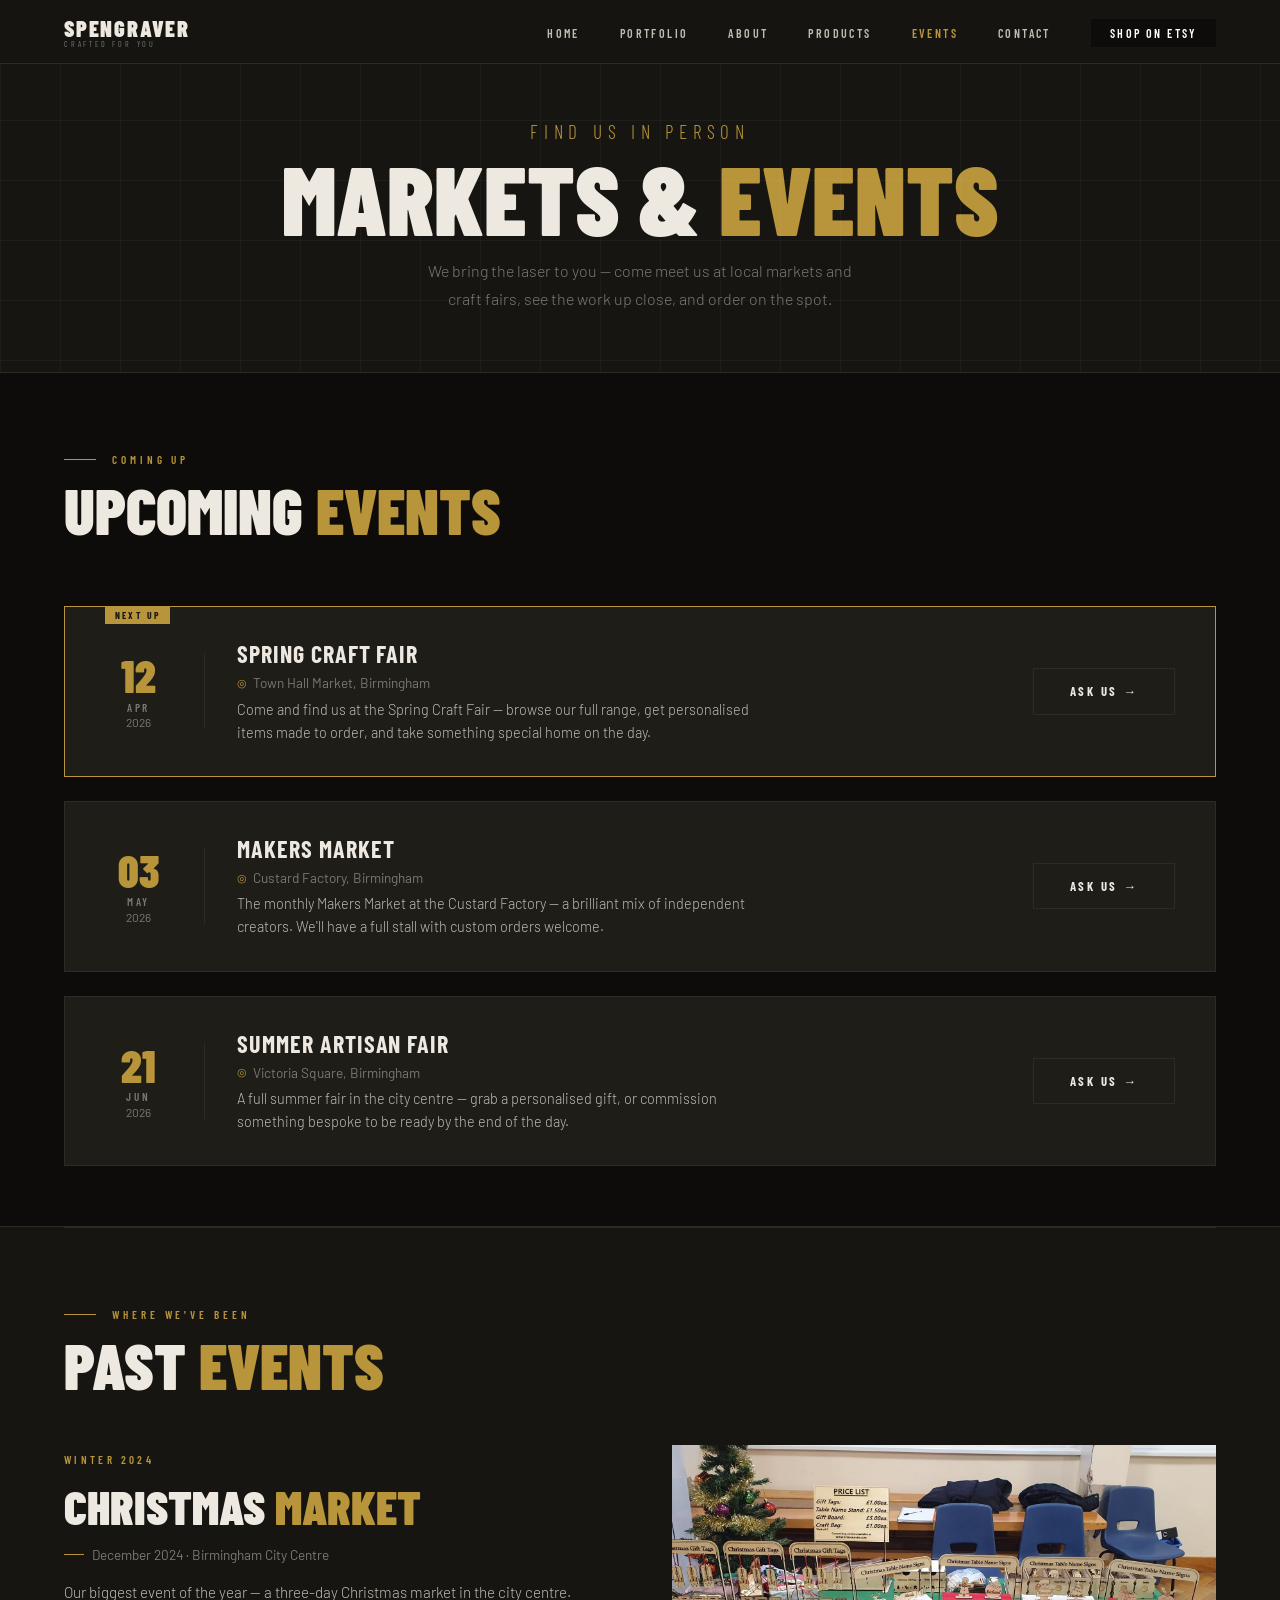
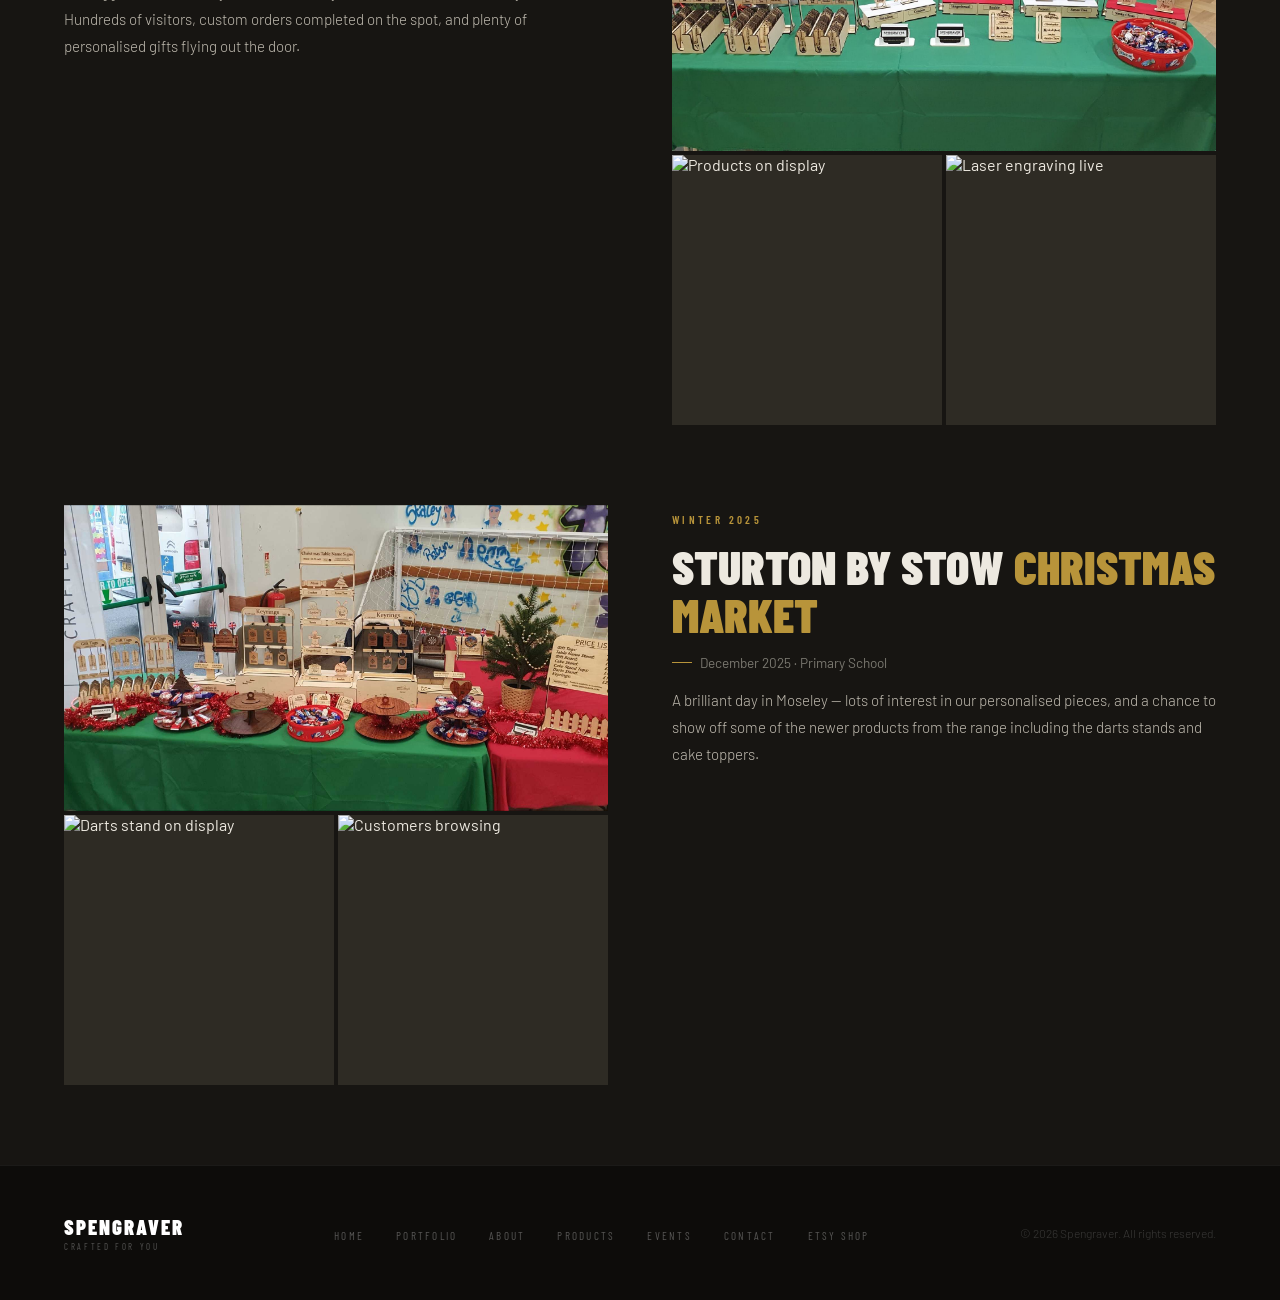
==== events.html @ a4ad1aee "Add events page with styling and functionality; include new images and update navigation" ====
<!DOCTYPE html>
<html lang="en">
<head>
  <meta charset="UTF-8">
  <meta name="viewport" content="width=device-width, initial-scale=1.0">
  <meta name="color-scheme" content="dark">
  <title>Events – SPENGRAVER</title>
  <link rel="preconnect" href="https://fonts.googleapis.com">
  <link rel="preconnect" href="https://fonts.gstatic.com" crossorigin>
  <link href="https://fonts.googleapis.com/css2?family=Barlow+Condensed:wght@300;400;600;700;900&family=Barlow:ital,wght@0,300;0,400;0,500;1,300&display=swap" rel="stylesheet">
  <link rel="stylesheet" href="style.css">
  <link rel="stylesheet" href="events.css">
</head>
<body>

  <!-- ── NAV ── -->
  <nav>
    <a href="index.html" class="nav-logo">SPENGRAVER <span>CRAFTED FOR YOU</span></a>
    <ul class="nav-links">
      <li><a href="index.html">Home</a></li>
      <li><a href="portfolio.html">Portfolio</a></li>
      <li><a href="index.html#about">About</a></li>
      <li><a href="products.html">Products</a></li>
      <li><a href="events.html" class="nav-active">Events</a></li>
      <li><a href="index.html#contact">Contact</a></li>
      <li><a href="https://www.etsy.com/shop/spengraver" target="_blank" class="nav-etsy">Shop on Etsy</a></li>
    </ul>
  </nav>

  <!-- ── HERO ── -->
  <div class="events-hero">
    <p class="hero-tagline">Find Us In Person</p>
    <h1 class="events-hero-title">Markets &amp; <em>Events</em></h1>
    <p class="events-hero-sub">We bring the laser to you — come meet us at local markets and craft fairs, see the work up close, and order on the spot.</p>
  </div>

  <!-- ── UPCOMING EVENTS ── -->
  <section class="upcoming-section">
    <div class="upcoming-header reveal">
      <div>
        <p class="section-label">Coming Up</p>
        <h2 class="section-title">Upcoming <em>Events</em></h2>
      </div>
    </div>

    <div class="upcoming-list">

      <!-- NEXT EVENT -->
      <div class="event-card next-event reveal">
        <span class="next-badge">Next Up</span>
        <div class="event-date-block">
          <div class="event-day">12</div>
          <div class="event-month">Apr</div>
          <div class="event-year">2026</div>
        </div>
        <div class="event-info">
          <div class="event-name">Spring Craft Fair</div>
          <div class="event-location">Town Hall Market, Birmingham</div>
          <p class="event-desc">Come and find us at the Spring Craft Fair — browse our full range, get personalised items made to order, and take something special home on the day.</p>
        </div>
        <div class="event-action">
          <a href="index.html#contact" class="btn-secondary">Ask Us →</a>
        </div>
      </div>

      <!-- FUTURE EVENT 2 -->
      <div class="event-card reveal">
        <div class="event-date-block">
          <div class="event-day">03</div>
          <div class="event-month">May</div>
          <div class="event-year">2026</div>
        </div>
        <div class="event-info">
          <div class="event-name">Makers Market</div>
          <div class="event-location">Custard Factory, Birmingham</div>
          <p class="event-desc">The monthly Makers Market at the Custard Factory — a brilliant mix of independent creators. We'll have a full stall with custom orders welcome.</p>
        </div>
        <div class="event-action">
          <a href="index.html#contact" class="btn-secondary">Ask Us →</a>
        </div>
      </div>

      <!-- FUTURE EVENT 3 -->
      <div class="event-card reveal">
        <div class="event-date-block">
          <div class="event-day">21</div>
          <div class="event-month">Jun</div>
          <div class="event-year">2026</div>
        </div>
        <div class="event-info">
          <div class="event-name">Summer Artisan Fair</div>
          <div class="event-location">Victoria Square, Birmingham</div>
          <p class="event-desc">A full summer fair in the city centre — grab a personalised gift, or commission something bespoke to be ready by the end of the day.</p>
        </div>
        <div class="event-action">
          <a href="index.html#contact" class="btn-secondary">Ask Us →</a>
        </div>
      </div>

    </div>
  </section>

  <div class="events-divider"></div>

  <!-- ── PAST EVENTS ── -->
  <section class="past-section">
    <div class="past-header reveal">
      <p class="section-label">Where We've Been</p>
      <h2 class="section-title">Past <em>Events</em></h2>
    </div>

    <div class="past-events-list">

      <!-- PAST EVENT 1 -->
      <div class="past-event-block">
        <div class="past-event-meta reveal">
          <p class="past-event-label">Winter 2024</p>
          <h3 class="past-event-name">Christmas <em>Market</em></h3>
          <p class="past-event-when">December 2024 · Birmingham City Centre</p>
          <p class="past-event-desc">Our biggest event of the year — a three-day Christmas market in the city centre. Hundreds of visitors, custom orders completed on the spot, and plenty of personalised gifts flying out the door.</p>
        </div>
        <div class="past-event-photos reveal">
          <div class="photo-main">
            <img src="christmas-market-2024-stall.jpg" alt="Christmas Market stall">
          </div>
          <div class="photo-thumb">
            <img src="YOUR-EVENT-IMAGE.jpg" alt="Products on display">
          </div>
          <div class="photo-thumb">
            <img src="YOUR-EVENT-IMAGE.jpg" alt="Laser engraving live">
          </div>
        </div>
      </div>

      <!-- PAST EVENT 2 -->
      <div class="past-event-block">
        <div class="past-event-meta reveal">
          <p class="past-event-label">Winter 2025</p>
          <h3 class="past-event-name">Sturton By Stow <em>Christmas Market</em></h3>
          <p class="past-event-when">December 2025 · Primary School</p>
          <p class="past-event-desc">A brilliant day in Moseley — lots of interest in our personalised pieces, and a chance to show off some of the newer products from the range including the darts stands and cake toppers.</p>
        </div>
        <div class="past-event-photos reveal">
          <div class="photo-main">
            <img src="sturton-by-stow-stall.jpg" alt="Sturton By Stow Christmas Market stall">
          </div>
          <div class="photo-thumb">
            <img src="YOUR-EVENT-IMAGE.jpg" alt="Darts stand on display">
          </div>
          <div class="photo-thumb">
            <img src="YOUR-EVENT-IMAGE.jpg" alt="Customers browsing">
          </div>
        </div>
      </div>

    </div>
  </section>

  <!-- ── FOOTER ── -->
  <footer>
    <div class="footer-logo">SPENGRAVER <span>CRAFTED FOR YOU</span></div>
    <ul class="footer-links">
      <li><a href="index.html">Home</a></li>
      <li><a href="portfolio.html">Portfolio</a></li>
      <li><a href="index.html#about">About</a></li>
      <li><a href="products.html">Products</a></li>
      <li><a href="events.html">Events</a></li>
      <li><a href="index.html#contact">Contact</a></li>
      <li><a href="https://www.etsy.com/shop/spengraver" target="_blank">Etsy Shop</a></li>
    </ul>
    <p class="footer-copy">© 2026 Spengraver. All rights reserved.</p>
  </footer>

  <script>
    const observer = new IntersectionObserver((entries) => {
      entries.forEach((e, i) => {
        if (e.isIntersecting) {
          setTimeout(() => e.target.classList.add('visible'), i * 80);
          observer.unobserve(e.target);
        }
      });
    }, { threshold: 0.1 });
    document.querySelectorAll('.reveal').forEach(el => observer.observe(el));
  </script>

</body>
</html>
---- style.css ----
/* ============================================================
   SPENGRAVER — Main Stylesheet
   ============================================================ */

*, *::before, *::after {
  box-sizing: border-box;
  margin: 0;
  padding: 0;
}

/* ── CSS VARIABLES ── */
:root {
  color-scheme: dark;
  --bg:           #171512;
  --ink:          #ede9e0;
  --ink-mid:      #c0bbb0;
  --ink-soft:     #7a7870;
  --border:       #2e2b24;
  --gold:         #b8943a;
  --gold-light:   #d4aa50;
  --white:        #ffffff;
  --card-bg:      #1f1d18;
  --dark-surface: #0d0c0a;
}

html {
  scroll-behavior: smooth;
}

body {
  font-family: 'Barlow', sans-serif;
  background: var(--bg);
  color: var(--ink);
  overflow-x: hidden;
}

/* ============================================================
   NAV
   ============================================================ */

nav {
  position: fixed;
  top: 0; left: 0; right: 0;
  z-index: 100;
  background: rgba(23, 21, 18, 0.95);
  backdrop-filter: blur(12px);
  border-bottom: 1px solid var(--border);
  display: flex;
  align-items: center;
  justify-content: space-between;
  padding: 0 5%;
  height: 64px;
}

.nav-logo {
  font-family: 'Barlow Condensed', sans-serif;
  font-weight: 900;
  font-size: 1.4rem;
  letter-spacing: 0.08em;
  color: var(--ink);
  text-decoration: none;
}

.nav-logo span {
  display: block;
  font-size: 0.5rem;
  font-weight: 400;
  letter-spacing: 0.35em;
  color: var(--ink-soft);
  margin-top: -2px;
}

.nav-links {
  display: flex;
  gap: 2.5rem;
  list-style: none;
}

.nav-links a {
  font-family: 'Barlow Condensed', sans-serif;
  font-weight: 600;
  font-size: 0.75rem;
  letter-spacing: 0.2em;
  text-transform: uppercase;
  color: var(--ink-mid);
  text-decoration: none;
  transition: color 0.2s;
}

.nav-links a:hover {
  color: var(--gold);
}

.nav-etsy {
  background: var(--dark-surface);
  color: var(--white) !important;
  padding: 0.45rem 1.2rem;
  transition: background 0.2s !important;
}

.nav-etsy:hover {
  background: var(--gold) !important;
}

/* ============================================================
   HERO
   ============================================================ */

.hero {
  min-height: 100vh;
  display: flex;
  flex-direction: column;
  align-items: center;
  justify-content: center;
  text-align: center;
  padding: 100px 5% 80px;
  position: relative;
  overflow: hidden;
}

.hero::before {
  content: '';
  position: absolute;
  inset: 0;
  background-image:
    linear-gradient(rgba(237, 233, 224, 0.04) 1px, transparent 1px),
    linear-gradient(90deg, rgba(237, 233, 224, 0.04) 1px, transparent 1px);
  background-size: 60px 60px;
  pointer-events: none;
}

.hero::after {
  content: '';
  position: absolute;
  top: 0; left: 50%;
  transform: translateX(-50%);
  width: 1px;
  height: 100%;
  background: linear-gradient(to bottom, transparent, var(--gold) 40%, var(--gold-light) 50%, transparent);
  opacity: 0.2;
  pointer-events: none;
}

.hero-logo-wrap {
  margin-bottom: 2.5rem;
  animation: fadeDown 0.9s ease both;
  position: relative;
  z-index: 1;
}

.hero-logo-wrap img {
  width: min(480px, 80vw);
  height: auto;
  display: block;
  filter: drop-shadow(0 4px 28px rgba(0, 0, 0, 0.1));
}

.hero-tagline {
  font-family: 'Barlow Condensed', sans-serif;
  font-weight: 300;
  font-size: clamp(0.9rem, 2vw, 1.2rem);
  letter-spacing: 0.3em;
  text-transform: uppercase;
  color: var(--ink-soft);
  margin-bottom: 0.75rem;
  animation: fadeUp 0.9s 0.2s ease both;
  position: relative;
  z-index: 1;
}

.hero-headline {
  font-family: 'Barlow Condensed', sans-serif;
  font-weight: 900;
  font-size: clamp(3.5rem, 9vw, 7.5rem);
  line-height: 0.88;
  letter-spacing: -0.01em;
  text-transform: uppercase;
  color: var(--ink);
  margin-bottom: 1.25rem;
  animation: fadeUp 0.9s 0.3s ease both;
  position: relative;
  z-index: 1;
}

.hero-headline em {
  font-style: normal;
  color: var(--gold);
}


.hero-sub {
  font-weight: 300;
  font-size: clamp(0.95rem, 1.6vw, 1.1rem);
  color: var(--ink-soft);
  max-width: 460px;
  line-height: 1.75;
  margin-bottom: 2.5rem;
  animation: fadeUp 0.9s 0.4s ease both;
  position: relative;
  z-index: 1;
}

.hero-ctas {
  display: flex;
  gap: 1rem;
  flex-wrap: wrap;
  justify-content: center;
  animation: fadeUp 0.9s 0.5s ease both;
  position: relative;
  z-index: 1;
}

.hero-scroll {
  position: absolute;
  bottom: 2rem;
  left: 50%;
  transform: translateX(-50%);
  display: flex;
  flex-direction: column;
  align-items: center;
  gap: 0.5rem;
  font-family: 'Barlow Condensed', sans-serif;
  font-size: 0.6rem;
  letter-spacing: 0.25em;
  text-transform: uppercase;
  color: var(--ink-soft);
  animation: fadeUp 1s 1s ease both;
}

.hero-scroll::after {
  content: '';
  width: 1px;
  height: 40px;
  background: linear-gradient(to bottom, var(--gold), transparent);
  animation: pulse 2s infinite;
}

/* ============================================================
   BUTTONS
   ============================================================ */

.btn-primary {
  background: var(--dark-surface);
  color: var(--white);
  font-family: 'Barlow Condensed', sans-serif;
  font-weight: 700;
  font-size: 0.8rem;
  letter-spacing: 0.2em;
  text-transform: uppercase;
  padding: 0.9rem 2.2rem;
  border: none;
  cursor: pointer;
  text-decoration: none;
  display: inline-block;
  transition: background 0.2s, transform 0.15s;
}

.btn-primary:hover {
  background: var(--gold);
  transform: translateY(-1px);
}

.btn-secondary {
  background: transparent;
  color: var(--ink);
  font-family: 'Barlow Condensed', sans-serif;
  font-weight: 700;
  font-size: 0.8rem;
  letter-spacing: 0.2em;
  text-transform: uppercase;
  padding: 0.9rem 2.2rem;
  border: 1.5px solid var(--border);
  cursor: pointer;
  text-decoration: none;
  display: inline-block;
  transition: border-color 0.2s, color 0.2s, transform 0.15s;
}

.btn-secondary:hover {
  border-color: var(--gold);
  color: var(--gold);
  transform: translateY(-1px);
}

/* ============================================================
   SECTION COMMONS
   ============================================================ */

section {
  padding: 100px 5%;
}

.section-label {
  font-family: 'Barlow Condensed', sans-serif;
  font-weight: 600;
  font-size: 0.7rem;
  letter-spacing: 0.35em;
  text-transform: uppercase;
  color: var(--gold);
  margin-bottom: 0.75rem;
  display: flex;
  align-items: center;
  gap: 1rem;
}

.section-label::before {
  content: '';
  width: 32px;
  height: 1px;
  background: var(--gold);
}

.section-title {
  font-family: 'Barlow Condensed', sans-serif;
  font-weight: 900;
  font-size: clamp(2.2rem, 5vw, 4rem);
  line-height: 1;
  text-transform: uppercase;
  color: var(--ink);
  margin-bottom: 1rem;
}

.section-title em {
  font-style: normal;
  color: var(--gold);
}

/* ============================================================
   ABOUT
   ============================================================ */

#about {
  background: var(--dark-surface);
  color: var(--white);
  display: grid;
  grid-template-columns: 1fr 1fr;
  gap: 5%;
  align-items: center;
}

#about .section-label { color: var(--gold); }
#about .section-title { color: var(--white); }
#about .section-title em { color: var(--gold); }

.about-text {
  font-size: 1rem;
  line-height: 1.8;
  color: rgba(255, 255, 255, 0.6);
  font-weight: 300;
  margin-bottom: 1.25rem;
}

.about-stats {
  display: grid;
  grid-template-columns: repeat(3, 1fr);
  gap: 1px;
  background: rgba(255, 255, 255, 0.08);
  border: 1px solid rgba(255, 255, 255, 0.08);
  margin-top: 2rem;
}

.stat {
  background: var(--dark-surface);
  padding: 1.5rem 1rem;
  text-align: center;
}

.stat-num {
  font-family: 'Barlow Condensed', sans-serif;
  font-weight: 900;
  font-size: 2.5rem;
  color: var(--gold);
  line-height: 1;
  display: block;
}

.stat-label {
  font-size: 0.65rem;
  letter-spacing: 0.15em;
  text-transform: uppercase;
  color: rgba(255, 255, 255, 0.35);
  margin-top: 0.3rem;
  display: block;
}

.about-visual {
  position: relative;
  height: 420px;
}

.about-visual-inner {
  position: absolute;
  inset: 0;
  border: 1px solid rgba(255, 255, 255, 0.08);
  display: flex;
  align-items: center;
  justify-content: center;
  overflow: hidden;
}

.laser-pattern {
  width: 100%;
  height: 100%;
  position: relative;
  display: flex;
  align-items: center;
  justify-content: center;
}

.laser-lines {
  position: absolute;
  inset: 0;
  background-image: repeating-linear-gradient(
    45deg,
    transparent,
    transparent 20px,
    rgba(184, 148, 58, 0.04) 20px,
    rgba(184, 148, 58, 0.04) 21px
  );
}

.laser-text {
  font-family: 'Barlow Condensed', sans-serif;
  font-weight: 900;
  font-size: 8rem;
  color: transparent;
  -webkit-text-stroke: 1px rgba(184, 148, 58, 0.25);
  text-transform: uppercase;
  letter-spacing: -0.05em;
  user-select: none;
  position: absolute;
}

.laser-circle {
  width: 200px;
  height: 200px;
  border-radius: 50%;
  border: 1px solid rgba(184, 148, 58, 0.15);
  position: absolute;
}

.laser-circle:nth-child(2) { width: 320px; height: 320px; opacity: 0.6; }
.laser-circle:nth-child(3) { width: 420px; height: 420px; opacity: 0.3; }

/* ============================================================
   PRODUCTS
   ============================================================ */

#products {
  background: var(--bg);
}

.products-header {
  display: flex;
  justify-content: space-between;
  align-items: flex-end;
  margin-bottom: 3rem;
  flex-wrap: wrap;
  gap: 1rem;
}

.products-grid {
  display: grid;
  grid-template-columns: repeat(5, 1fr);
  gap: 1.5px;
  background: var(--border);
  border: 1.5px solid var(--border);
}

.product-card {
  background: var(--card-bg);
  padding: 2.5rem 2rem;
  position: relative;
  overflow: hidden;
  cursor: pointer;
  text-decoration: none;
  color: var(--ink);
  display: block;
  transition: transform 0.3s;
}

.product-card:hover {
  transform: translateY(-4px);
  z-index: 1;
  box-shadow: 0 12px 40px rgba(0, 0, 0, 0.1);
}

.product-card::before {
  content: '';
  position: absolute;
  top: 0; left: 0; right: 0;
  height: 2px;
  background: var(--gold);
  transform: scaleX(0);
  transform-origin: left;
  transition: transform 0.3s;
}

.product-card:hover::before {
  transform: scaleX(1);
}

.product-icon {
  width: 48px;
  height: 48px;
  border: 1.5px solid var(--border);
  border-radius: 50%;
  display: flex;
  align-items: center;
  justify-content: center;
  margin-bottom: 1.5rem;
  font-size: 1.3rem;
  transition: border-color 0.3s;
}

.product-card:hover .product-icon {
  border-color: var(--gold);
}

.product-img {
  width: calc(100% + 4rem);
  margin: -2.5rem -2rem 1.5rem;
  height: 300px;
  object-fit: cover;
  display: block;
  transition: transform 0.4s;
}

.product-card:hover .product-img {
  transform: scale(1.03);
}

.product-card.has-img {
  padding-top: 0;
  overflow: hidden;
}

.product-card.has-img::before {
  z-index: 1;
}

.product-badge {
  position: absolute;
  top: 1rem;
  right: 1rem;
  z-index: 2;
  background: var(--gold);
  color: var(--ink);
  font-family: 'Barlow Condensed', sans-serif;
  font-weight: 900;
  font-size: 0.85rem;
  letter-spacing: 0.2em;
  text-transform: uppercase;
  padding: 0.45rem 1rem;
  pointer-events: none;
}

.product-price {
  font-family: 'Barlow Condensed', sans-serif;
  font-weight: 700;
  font-size: 1.1rem;
  color: var(--gold);
  margin-bottom: 0.4rem;
  letter-spacing: 0.05em;
}

.product-materials {
  font-size: 0.75rem;
  color: var(--ink-soft);
  letter-spacing: 0.1em;
  text-transform: uppercase;
  font-family: 'Barlow Condensed', sans-serif;
  margin-bottom: 0.75rem;
}

.product-name {
  font-family: 'Barlow Condensed', sans-serif;
  font-weight: 700;
  font-size: 1.15rem;
  letter-spacing: 0.05em;
  text-transform: uppercase;
  margin-bottom: 0.6rem;
}

.product-desc {
  font-size: 0.88rem;
  color: var(--ink-soft);
  line-height: 1.65;
  font-weight: 300;
  margin-bottom: 1.5rem;
}

.product-link {
  font-family: 'Barlow Condensed', sans-serif;
  font-weight: 600;
  font-size: 0.7rem;
  letter-spacing: 0.2em;
  text-transform: uppercase;
  color: var(--gold);
  display: flex;
  align-items: center;
  gap: 0.4rem;
}

.product-link::after {
  content: '→';
  transition: transform 0.2s;
}

.product-card:hover .product-link::after {
  transform: translateX(4px);
}

/* ============================================================
   PRODUCTS SEE MORE STRIP
   ============================================================ */

.products-seemore {
  display: flex;
  align-items: center;
  justify-content: space-between;
  background: var(--dark-surface);
  color: var(--white);
  padding: 2rem 2.5rem;
  margin-top: 1.5px;
  text-decoration: none;
  gap: 1rem;
  transition: background 0.2s;
}

.products-seemore:hover {
  background: #1a1810;
}

.products-seemore:hover .products-seemore-arrow {
  transform: translateX(8px);
}

.products-seemore-eyebrow {
  font-family: 'Barlow Condensed', sans-serif;
  font-size: 0.65rem;
  letter-spacing: 0.3em;
  text-transform: uppercase;
  color: var(--gold);
  margin-bottom: 0.2rem;
}

.products-seemore-title {
  font-family: 'Barlow Condensed', sans-serif;
  font-weight: 900;
  font-size: 1.5rem;
  letter-spacing: 0.05em;
  text-transform: uppercase;
}

.products-seemore-right {
  display: flex;
  align-items: center;
  gap: 1.5rem;
  flex-shrink: 0;
}

.products-seemore-count {
  font-size: 0.78rem;
  color: rgba(255, 255, 255, 0.35);
  font-weight: 300;
  letter-spacing: 0.05em;
}

.products-seemore-arrow {
  font-size: 1.8rem;
  color: var(--gold);
  line-height: 1;
  transition: transform 0.2s;
}

/* ============================================================
   PAGE HERO (products.html)
   ============================================================ */

.page-hero {
  padding: 160px 5% 80px;
  text-align: center;
  background: var(--bg);
  border-bottom: 1px solid var(--border);
}

.page-hero .section-label {
  justify-content: center;
}

.page-hero .section-label::before {
  display: none;
}

.page-hero .section-title {
  font-size: clamp(3rem, 7vw, 6rem);
  margin-bottom: 1.25rem;
}

.page-hero-sub {
  font-size: 1rem;
  color: var(--ink-soft);
  max-width: 500px;
  margin: 0 auto 2rem;
  line-height: 1.8;
  font-weight: 300;
}

/* ============================================================
   PROCESS
   ============================================================ */

#process {
  background: #1a1814;
  text-align: center;
}

.process-header {
  margin-bottom: 4rem;
}

.process-header .section-label {
  justify-content: center;
}

.process-header .section-label::before {
  display: none;
}

.process-steps {
  display: grid;
  grid-template-columns: repeat(4, 1fr);
  gap: 0;
  position: relative;
}

.process-steps::before {
  content: '';
  position: absolute;
  top: 30px;
  left: 12.5%; right: 12.5%;
  height: 1px;
  background: linear-gradient(to right, transparent, var(--gold) 20%, var(--gold) 80%, transparent);
  opacity: 0.35;
}

.step {
  padding: 0 1.5rem;
}

.step-num {
  width: 60px;
  height: 60px;
  border-radius: 50%;
  background: var(--dark-surface);
  color: var(--white);
  font-family: 'Barlow Condensed', sans-serif;
  font-weight: 900;
  font-size: 1.4rem;
  display: flex;
  align-items: center;
  justify-content: center;
  margin: 0 auto 1.5rem;
  position: relative;
  z-index: 1;
  border: 3px solid #1a1814;
  transition: background 0.3s;
}

.step:hover .step-num {
  background: var(--gold);
}

.step-title {
  font-family: 'Barlow Condensed', sans-serif;
  font-weight: 700;
  font-size: 1rem;
  letter-spacing: 0.1em;
  text-transform: uppercase;
  margin-bottom: 0.5rem;
}

.step-desc {
  font-size: 0.85rem;
  color: var(--ink-soft);
  line-height: 1.65;
  font-weight: 300;
}

/* ============================================================
   ETSY BANNER
   ============================================================ */

.etsy-banner {
  background: var(--gold);
  padding: 3rem 5%;
  display: flex;
  align-items: center;
  justify-content: space-between;
  gap: 2rem;
  flex-wrap: wrap;
}

.etsy-banner-text {
  font-family: 'Barlow Condensed', sans-serif;
  font-weight: 900;
  font-size: clamp(1.5rem, 3vw, 2.5rem);
  text-transform: uppercase;
  color: #0e0d0b;
  letter-spacing: 0.02em;
}

.etsy-banner-text span {
  font-weight: 300;
  font-size: 0.85em;
  letter-spacing: 0.1em;
  display: block;
  color: rgba(14, 13, 11, 0.55);
  margin-bottom: 0.2rem;
}

.btn-etsy {
  background: var(--dark-surface);
  color: var(--white);
  font-family: 'Barlow Condensed', sans-serif;
  font-weight: 700;
  font-size: 0.8rem;
  letter-spacing: 0.2em;
  text-transform: uppercase;
  padding: 1rem 2.5rem;
  border: none;
  cursor: pointer;
  text-decoration: none;
  display: inline-flex;
  align-items: center;
  gap: 0.75rem;
  white-space: nowrap;
  transition: background 0.2s;
}

.btn-etsy:hover {
  background: #1a1408;
}

/* ============================================================
   CONTACT
   ============================================================ */

#contact {
  background: var(--dark-surface);
  color: var(--white);
  display: grid;
  grid-template-columns: 1fr 1fr;
  gap: 5%;
  align-items: start;
}

#contact .section-label { color: var(--gold); }
#contact .section-title { color: var(--white); }
#contact .section-title em { color: var(--gold); }

.contact-intro {
  font-size: 1rem;
  color: rgba(255, 255, 255, 0.55);
  line-height: 1.8;
  font-weight: 300;
  margin-bottom: 2rem;
}

.contact-options {
  display: flex;
  flex-direction: column;
  gap: 1rem;
}

.contact-option {
  display: flex;
  align-items: center;
  gap: 1rem;
  padding: 1rem 1.2rem;
  border: 1px solid rgba(255, 255, 255, 0.1);
  text-decoration: none;
  color: var(--white);
  transition: border-color 0.2s, background 0.2s;
}

.contact-option:hover {
  border-color: var(--gold);
  background: rgba(184, 148, 58, 0.05);
}

.contact-option-icon {
  font-size: 1.3rem;
  width: 36px;
  text-align: center;
  flex-shrink: 0;
}

.contact-option-text strong {
  display: block;
  font-family: 'Barlow Condensed', sans-serif;
  font-weight: 700;
  font-size: 0.8rem;
  letter-spacing: 0.15em;
  text-transform: uppercase;
  margin-bottom: 0.15rem;
}

.contact-option-text span {
  font-size: 0.8rem;
  color: rgba(255, 255, 255, 0.4);
  font-weight: 300;
}

.contact-form {
  display: flex;
  flex-direction: column;
  gap: 1rem;
}

.form-row {
  display: grid;
  grid-template-columns: 1fr 1fr;
  gap: 1rem;
}

.form-group {
  display: flex;
  flex-direction: column;
  gap: 0.4rem;
}

.form-group label {
  font-family: 'Barlow Condensed', sans-serif;
  font-weight: 600;
  font-size: 0.65rem;
  letter-spacing: 0.25em;
  text-transform: uppercase;
  color: rgba(255, 255, 255, 0.4);
}

.form-group input,
.form-group textarea,
.form-group select {
  background: rgba(255, 255, 255, 0.04);
  border: 1px solid rgba(255, 255, 255, 0.12);
  color: var(--white);
  font-family: 'Barlow', sans-serif;
  font-size: 0.9rem;
  font-weight: 300;
  padding: 0.75rem 1rem;
  outline: none;
  transition: border-color 0.2s;
  resize: none;
  -webkit-appearance: none;
  border-radius: 0;
}

.form-group input::placeholder,
.form-group textarea::placeholder {
  color: rgba(255, 255, 255, 0.2);
}

.form-group input:focus,
.form-group textarea:focus,
.form-group select:focus {
  border-color: var(--gold);
}

.form-group select option {
  background: #1a1810;
}

.form-group textarea {
  height: 110px;
}

.form-note {
  font-size: 0.75rem;
  color: rgba(255, 255, 255, 0.22);
  font-weight: 300;
}

.form-submit {
  background: var(--gold);
  color: var(--ink);
  font-family: 'Barlow Condensed', sans-serif;
  font-weight: 700;
  font-size: 0.8rem;
  letter-spacing: 0.2em;
  text-transform: uppercase;
  padding: 1rem 2rem;
  border: none;
  cursor: pointer;
  transition: background 0.2s, transform 0.15s;
  align-self: flex-start;
}

.form-submit:hover {
  background: var(--gold-light);
  transform: translateY(-1px);
}

.form-success {
  display: none;
  background: rgba(184, 148, 58, 0.1);
  border: 1px solid var(--gold);
  color: var(--gold);
  padding: 1rem;
  font-family: 'Barlow Condensed', sans-serif;
  font-weight: 600;
  font-size: 0.85rem;
  letter-spacing: 0.1em;
  text-transform: uppercase;
}

/* ============================================================
   FOOTER
   ============================================================ */

footer {
  background: var(--dark-surface);
  border-top: 1px solid rgba(255, 255, 255, 0.06);
  padding: 3rem 5%;
  display: flex;
  align-items: center;
  justify-content: space-between;
  flex-wrap: wrap;
  gap: 1.5rem;
}

.footer-logo {
  font-family: 'Barlow Condensed', sans-serif;
  font-weight: 900;
  font-size: 1.3rem;
  letter-spacing: 0.1em;
  color: var(--white);
}

.footer-logo span {
  display: block;
  font-size: 0.55rem;
  font-weight: 400;
  letter-spacing: 0.3em;
  color: rgba(255, 255, 255, 0.3);
  margin-top: 2px;
}

.footer-links {
  display: flex;
  gap: 2rem;
  list-style: none;
  flex-wrap: wrap;
}

.footer-links a {
  font-family: 'Barlow Condensed', sans-serif;
  font-size: 0.7rem;
  letter-spacing: 0.2em;
  text-transform: uppercase;
  color: rgba(255, 255, 255, 0.3);
  text-decoration: none;
  transition: color 0.2s;
}

.footer-links a:hover {
  color: var(--gold);
}

.footer-copy {
  font-size: 0.75rem;
  color: rgba(255, 255, 255, 0.18);
  font-weight: 300;
}

/* ============================================================
   REVIEWS
   ============================================================ */

#reviews {
  background: var(--bg);
}
 
.reviews-header {
  display: flex;
  justify-content: space-between;
  align-items: flex-end;
  margin-bottom: 3rem;
  flex-wrap: wrap;
  gap: 1rem;
}
 
.reviews-overall {
  display: flex;
  align-items: center;
  gap: 1rem;
}
 
.reviews-overall-score {
  font-family: 'Barlow Condensed', sans-serif;
  font-weight: 900;
  font-size: 3.5rem;
  line-height: 1;
  color: var(--ink);
}
 
.reviews-overall-detail {
  display: flex;
  flex-direction: column;
  gap: 0.25rem;
}
 
.reviews-stars-large {
  color: var(--gold);
  font-size: 1.1rem;
  letter-spacing: 0.05em;
}
 
.reviews-overall-label {
  font-family: 'Barlow Condensed', sans-serif;
  font-size: 0.7rem;
  letter-spacing: 0.2em;
  text-transform: uppercase;
  color: var(--ink-soft);
}
 
.reviews-grid {
  display: grid;
  grid-template-columns: repeat(2, 1fr);
  gap: 1.5px;
  background: var(--border);
  border: 1.5px solid var(--border);
}
 
.review-card {
  background: var(--card-bg);
  padding: 2rem 2rem 1.75rem;
  display: flex;
  flex-direction: column;
  gap: 1rem;
  position: relative;
  transition: transform 0.3s;
}
 
.review-card:hover {
  transform: translateY(-3px);
  z-index: 1;
  box-shadow: 0 12px 40px rgba(0,0,0,0.07);
}
 
.review-card::before {
  content: '\201C';
  position: absolute;
  top: 1.25rem;
  right: 1.75rem;
  font-family: 'Barlow Condensed', sans-serif;
  font-size: 5rem;
  line-height: 1;
  color: var(--gold);
  opacity: 0.12;
  font-weight: 900;
  pointer-events: none;
}
 
.review-stars {
  color: var(--gold);
  font-size: 0.85rem;
  letter-spacing: 0.1em;
}
 
.review-text {
  font-size: 0.92rem;
  line-height: 1.75;
  color: var(--ink-mid);
  font-weight: 300;
  font-style: italic;
  flex: 1;
}
 
.review-footer {
  display: flex;
  justify-content: space-between;
  align-items: flex-end;
  border-top: 1px solid var(--border);
  padding-top: 1rem;
  margin-top: auto;
  gap: 0.5rem;
  flex-wrap: wrap;
}
 
.review-author {
  font-family: 'Barlow Condensed', sans-serif;
  font-weight: 700;
  font-size: 0.85rem;
  letter-spacing: 0.1em;
  text-transform: uppercase;
  color: var(--ink);
}
 
.review-meta {
  display: flex;
  flex-direction: column;
  align-items: flex-end;
  gap: 0.2rem;
}
 
.review-date {
  font-size: 0.72rem;
  color: var(--ink-soft);
  font-weight: 300;
  letter-spacing: 0.05em;
}
 
.review-product {
  font-size: 0.7rem;
  color: var(--gold);
  font-family: 'Barlow Condensed', sans-serif;
  font-weight: 600;
  letter-spacing: 0.08em;
  text-transform: uppercase;
  text-align: right;
}
 
.reviews-etsy-link {
  display: flex;
  justify-content: center;
  margin-top: 2.5rem;
}
 
@media (max-width: 700px) {
  .reviews-grid {
    grid-template-columns: 1fr;
  }
 
  .reviews-header {
    flex-direction: column;
    align-items: flex-start;
  }
}
 




/* ============================================================
   ANIMATIONS
   ============================================================ */

@keyframes fadeDown {
  from { opacity: 0; transform: translateY(-20px); }
  to   { opacity: 1; transform: none; }
}

@keyframes fadeUp {
  from { opacity: 0; transform: translateY(20px); }
  to   { opacity: 1; transform: none; }
}

@keyframes pulse {
  0%, 100% { opacity: 0.4; }
  50%       { opacity: 1; }
}


.reveal {
  opacity: 0;
  transform: translateY(24px);
  transition: opacity 0.7s ease, transform 0.7s ease;
}

.reveal.visible {
  opacity: 1;
  transform: none;
}

/* ============================================================
   RESPONSIVE
   ============================================================ */

@media (max-width: 900px) {
  #about, #contact {
    grid-template-columns: 1fr;
  }

  .about-visual {
    display: none;
  }

  .process-steps {
    grid-template-columns: 1fr 1fr;
    gap: 2.5rem;
  }

  .process-steps::before {
    display: none;
  }

  .products-grid {
    grid-template-columns: 1fr 1fr;
  }

  .form-row {
    grid-template-columns: 1fr;
  }
}

@media (max-width: 600px) {
  .nav-links {
    display: none;
  }

  .products-grid {
    grid-template-columns: 1fr 1fr;
  }

  .process-steps {
    grid-template-columns: 1fr;
  }

  .product-card {
    padding: 1.25rem 1rem;
  }

  .products-seemore {
    padding: 1.25rem 1.25rem;
  }

  .products-seemore-count {
    display: none;
  }

  .products-seemore-right {
    flex-shrink: 1;
  }


}

/* Safari: force GPU compositing on product images to prevent clipping bugs */
@supports (-webkit-touch-callout: none) {
  .product-img {
    transform: translateZ(0);
  }
}
---- events.css ----
/* ============================================================
   EVENTS PAGE
   ============================================================ */

.nav-active {
  color: var(--gold) !important;
}

/* ── HERO ── */
.events-hero {
  min-height: 40vh;
  display: flex;
  flex-direction: column;
  align-items: center;
  justify-content: center;
  text-align: center;
  padding: 120px 5% 60px;
  background: var(--bg);
  position: relative;
  overflow: hidden;
}

.events-hero::before {
  content: '';
  position: absolute;
  inset: 0;
  background-image:
    linear-gradient(rgba(237, 233, 224, 0.04) 1px, transparent 1px),
    linear-gradient(90deg, rgba(237, 233, 224, 0.04) 1px, transparent 1px);
  background-size: 60px 60px;
  pointer-events: none;
}

.events-hero .hero-tagline {
  color: var(--gold);
  animation: none;
}

.events-hero-title {
  font-family: 'Barlow Condensed', sans-serif;
  font-weight: 900;
  font-size: clamp(3rem, 8vw, 6rem);
  line-height: 0.9;
  text-transform: uppercase;
  color: var(--ink);
  margin-bottom: 1rem;
}

.events-hero-title em {
  font-style: normal;
  color: var(--gold);
}

.events-hero-sub {
  font-size: 1rem;
  color: var(--ink-soft);
  font-weight: 300;
  max-width: 460px;
  line-height: 1.7;
}

/* ── UPCOMING EVENTS ── */
.upcoming-section {
  padding: 80px 5% 60px;
  background: var(--dark-surface);
  border-top: 1px solid var(--border);
  border-bottom: 1px solid var(--border);
}

.upcoming-header {
  display: flex;
  align-items: flex-end;
  justify-content: space-between;
  margin-bottom: 3rem;
  gap: 1rem;
  flex-wrap: wrap;
}

.upcoming-list {
  display: flex;
  flex-direction: column;
  gap: 1.5rem;
}

.event-card {
  display: grid;
  grid-template-columns: 100px 1fr auto;
  align-items: center;
  gap: 2rem;
  background: var(--card-bg);
  border: 1px solid var(--border);
  padding: 2rem 2.5rem;
  transition: border-color 0.25s, transform 0.25s;
}

.event-card:hover {
  border-color: var(--gold);
  transform: translateX(4px);
}

.event-card.next-event {
  border-color: var(--gold);
  position: relative;
}

.next-badge {
  position: absolute;
  top: -1px;
  left: 2.5rem;
  background: var(--gold);
  color: var(--bg);
  font-family: 'Barlow Condensed', sans-serif;
  font-weight: 700;
  font-size: 0.6rem;
  letter-spacing: 0.25em;
  text-transform: uppercase;
  padding: 0.2rem 0.6rem;
}

.event-date-block {
  text-align: center;
  border-right: 1px solid var(--border);
  padding-right: 2rem;
}

.event-day {
  font-family: 'Barlow Condensed', sans-serif;
  font-weight: 900;
  font-size: 2.8rem;
  line-height: 1;
  color: var(--gold);
}

.event-month {
  font-family: 'Barlow Condensed', sans-serif;
  font-weight: 600;
  font-size: 0.7rem;
  letter-spacing: 0.25em;
  text-transform: uppercase;
  color: var(--ink-soft);
  margin-top: 0.15rem;
}

.event-year {
  font-size: 0.75rem;
  color: var(--ink-soft);
  margin-top: 0.1rem;
}

.event-info {
  display: flex;
  flex-direction: column;
  gap: 0.4rem;
}

.event-name {
  font-family: 'Barlow Condensed', sans-serif;
  font-weight: 700;
  font-size: 1.5rem;
  letter-spacing: 0.04em;
  text-transform: uppercase;
  color: var(--ink);
}

.event-location {
  font-size: 0.85rem;
  color: var(--ink-soft);
  display: flex;
  align-items: center;
  gap: 0.4rem;
}

.event-location::before {
  content: '◎';
  color: var(--gold);
  font-size: 0.7rem;
}

.event-desc {
  font-size: 0.9rem;
  color: var(--ink-mid);
  font-weight: 300;
  line-height: 1.6;
  max-width: 520px;
}

.event-action {
  flex-shrink: 0;
}

/* ── PAST EVENTS ── */
.past-section {
  padding: 80px 5%;
  background: var(--bg);
}

.past-header {
  margin-bottom: 3rem;
}

.past-events-list {
  display: flex;
  flex-direction: column;
  gap: 5rem;
}

.past-event-block {
  display: grid;
  grid-template-columns: 1fr 1fr;
  gap: 4rem;
  align-items: start;
}

.past-event-block:nth-child(even) .past-event-meta {
  order: 2;
}

.past-event-block:nth-child(even) .past-event-photos {
  order: 1;
}

.past-event-meta {
  display: flex;
  flex-direction: column;
  gap: 1rem;
  padding-top: 0.5rem;
}

.past-event-label {
  font-family: 'Barlow Condensed', sans-serif;
  font-weight: 600;
  font-size: 0.7rem;
  letter-spacing: 0.3em;
  text-transform: uppercase;
  color: var(--gold);
}

.past-event-name {
  font-family: 'Barlow Condensed', sans-serif;
  font-weight: 900;
  font-size: clamp(2rem, 4vw, 3rem);
  line-height: 1;
  text-transform: uppercase;
  color: var(--ink);
}

.past-event-name em {
  font-style: normal;
  color: var(--gold);
}

.past-event-when {
  font-size: 0.85rem;
  color: var(--ink-soft);
  display: flex;
  align-items: center;
  gap: 0.5rem;
}

.past-event-when::before {
  content: '';
  display: inline-block;
  width: 20px;
  height: 1px;
  background: var(--gold);
}

.past-event-desc {
  font-size: 0.95rem;
  color: var(--ink-mid);
  font-weight: 300;
  line-height: 1.75;
}

.past-event-photos {
  display: grid;
  grid-template-columns: 1fr 1fr;
  gap: 4px;
}

.past-event-photos .photo-main {
  grid-column: 1 / -1;
  aspect-ratio: 16 / 9;
  overflow: hidden;
  background: var(--border);
}

.past-event-photos .photo-thumb {
  aspect-ratio: 1 / 1;
  overflow: hidden;
  background: var(--border);
}

.past-event-photos img {
  width: 100%;
  height: 100%;
  object-fit: cover;
  display: block;
  transition: transform 0.4s ease;
}

.past-event-photos .photo-main:hover img,
.past-event-photos .photo-thumb:hover img {
  transform: scale(1.06);
}

/* ── DIVIDER ── */
.events-divider {
  height: 1px;
  background: var(--border);
  margin: 0 5%;
}

/* ── RESPONSIVE ── */
@media (max-width: 900px) {
  .event-card {
    grid-template-columns: 80px 1fr;
    padding: 1.5rem;
    gap: 1.5rem;
  }

  .event-action {
    grid-column: 2;
  }

  .past-event-block {
    grid-template-columns: 1fr;
    gap: 2rem;
  }

  .past-event-block:nth-child(even) .past-event-meta,
  .past-event-block:nth-child(even) .past-event-photos {
    order: unset;
  }
}

@media (max-width: 600px) {
  .events-hero {
    padding: 100px 6% 50px;
  }

  .event-card {
    grid-template-columns: 1fr;
    gap: 1rem;
  }

  .event-date-block {
    border-right: none;
    border-bottom: 1px solid var(--border);
    padding-right: 0;
    padding-bottom: 1rem;
    text-align: left;
    display: flex;
    align-items: baseline;
    gap: 0.75rem;
  }

  .event-day {
    font-size: 2rem;
  }

  .upcoming-header {
    flex-direction: column;
    align-items: flex-start;
  }
}
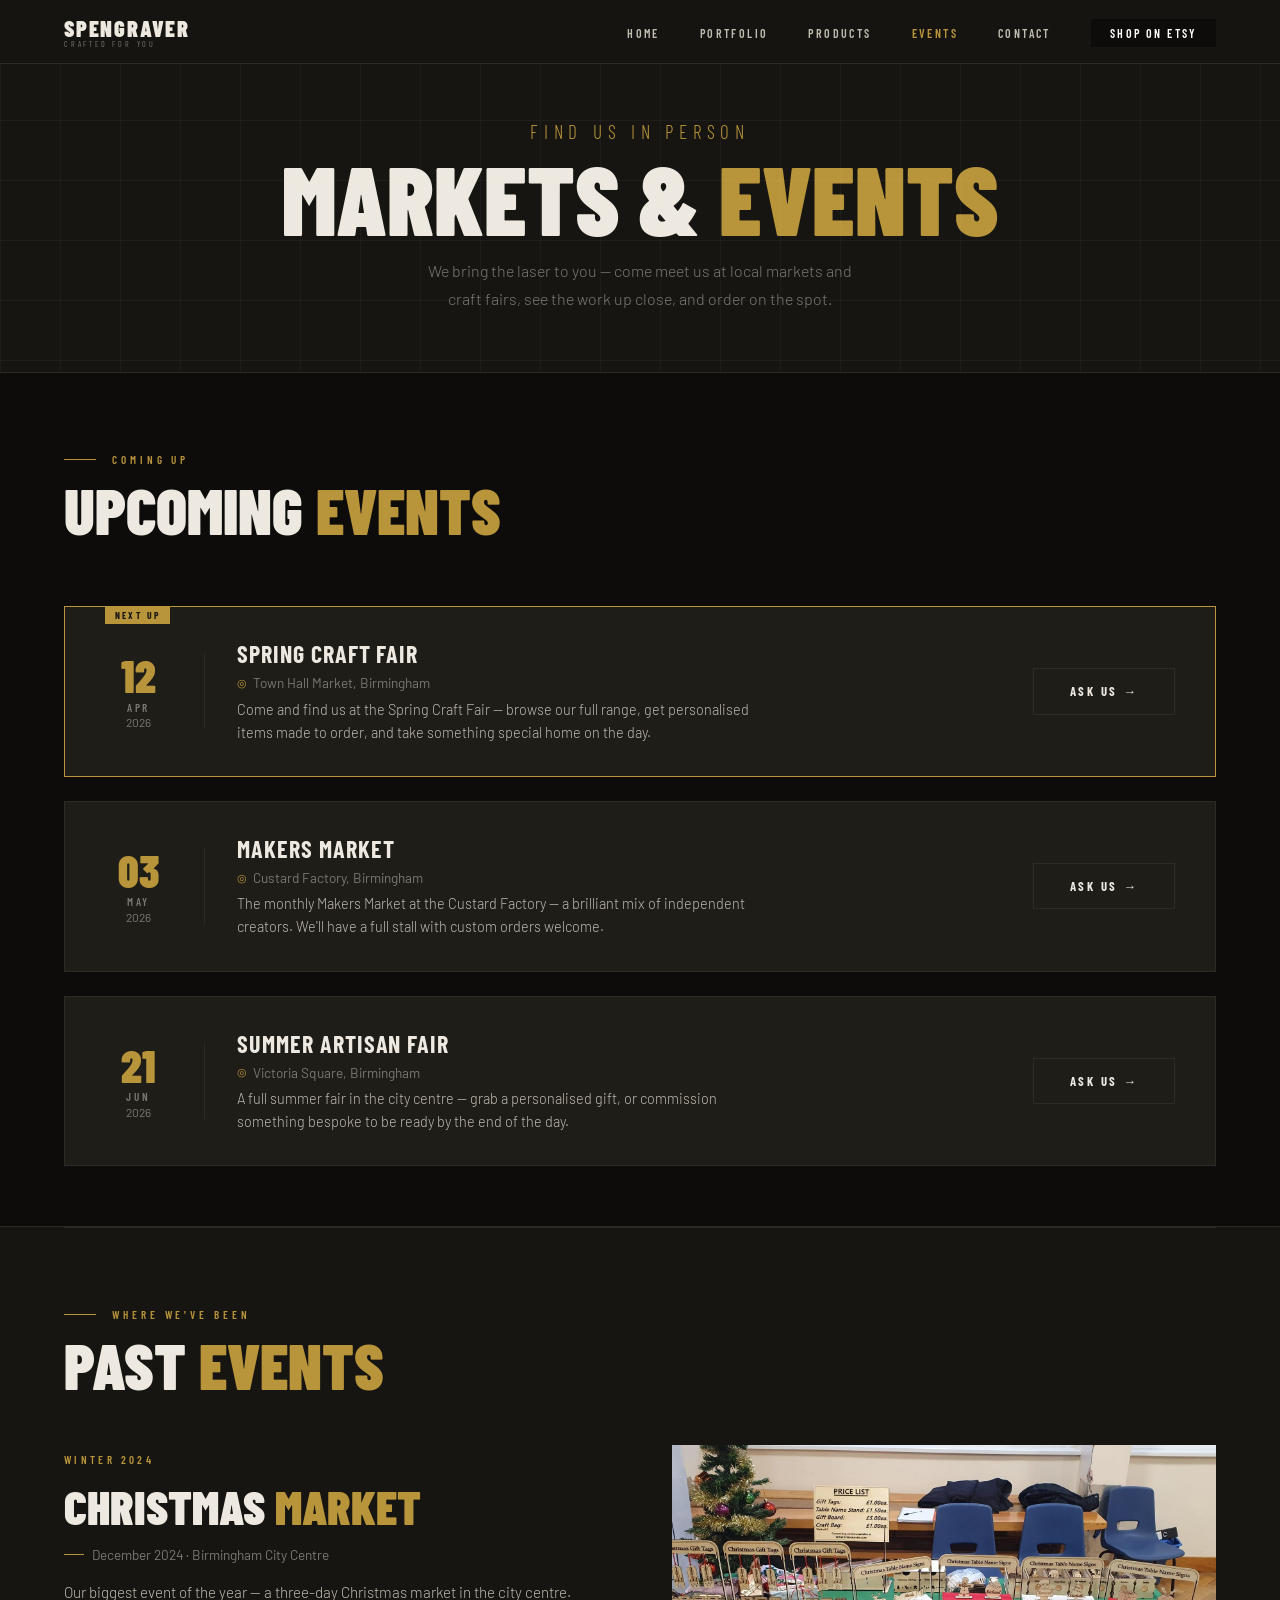
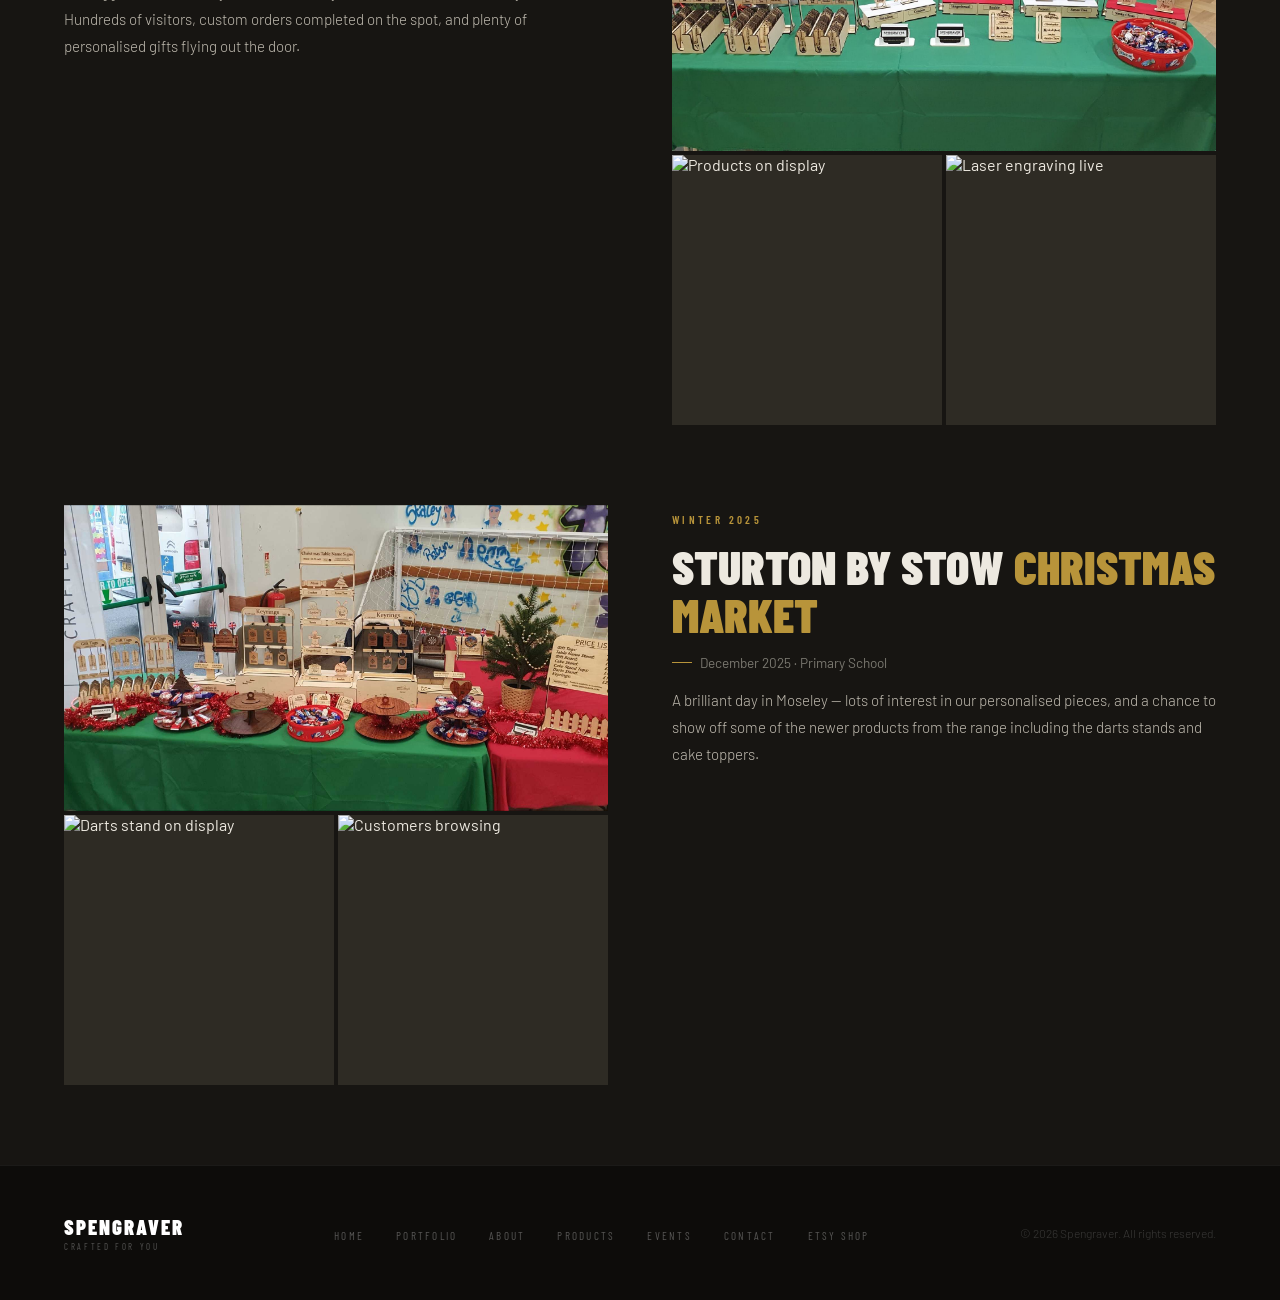
==== commit db75da3b: "Implement responsive navigation with hamburger menu and mobile dropdown" ====
--- a/events.html
+++ b/events.html
@@ -19,13 +19,23 @@
     <ul class="nav-links">
       <li><a href="index.html">Home</a></li>
       <li><a href="portfolio.html">Portfolio</a></li>
-      <li><a href="index.html#about">About</a></li>
       <li><a href="products.html">Products</a></li>
       <li><a href="events.html" class="nav-active">Events</a></li>
       <li><a href="index.html#contact">Contact</a></li>
       <li><a href="https://www.etsy.com/shop/spengraver" target="_blank" class="nav-etsy">Shop on Etsy</a></li>
     </ul>
+    <button class="nav-hamburger" aria-label="Toggle menu" aria-expanded="false">
+      <span></span><span></span><span></span>
+    </button>
   </nav>
+  <div class="nav-mobile">
+    <a href="index.html">Home</a>
+    <a href="portfolio.html">Portfolio</a>
+    <a href="products.html">Products</a>
+    <a href="events.html">Events</a>
+    <a href="index.html#contact">Contact</a>
+    <a href="https://www.etsy.com/shop/spengraver" target="_blank" class="nav-etsy">Shop on Etsy</a>
+  </div>
 
   <!-- ── HERO ── -->
   <div class="events-hero">
@@ -182,6 +192,7 @@
     }, { threshold: 0.1 });
     document.querySelectorAll('.reveal').forEach(el => observer.observe(el));
   </script>
+  <script src="nav.js"></script>
 
 </body>
 </html>
--- a/style.css
+++ b/style.css
@@ -102,6 +102,102 @@
   background: var(--gold) !important;
 }
 
+/* Hamburger button */
+.nav-hamburger {
+  display: none;
+  flex-direction: column;
+  justify-content: center;
+  gap: 5px;
+  width: 40px;
+  height: 40px;
+  background: none;
+  border: none;
+  cursor: pointer;
+  padding: 4px;
+}
+
+.nav-hamburger span {
+  display: block;
+  width: 24px;
+  height: 2px;
+  background: var(--ink);
+  border-radius: 2px;
+  transition: transform 0.3s, opacity 0.3s;
+  transform-origin: center;
+}
+
+.nav-hamburger.open span:nth-child(1) {
+  transform: translateY(7px) rotate(45deg);
+}
+.nav-hamburger.open span:nth-child(2) {
+  opacity: 0;
+}
+.nav-hamburger.open span:nth-child(3) {
+  transform: translateY(-7px) rotate(-45deg);
+}
+
+/* Mobile dropdown menu */
+.nav-mobile {
+  display: none;
+  position: fixed;
+  top: 64px;
+  left: 0; right: 0;
+  background: rgba(23, 21, 18, 0.98);
+  backdrop-filter: blur(12px);
+  border-bottom: 1px solid var(--border);
+  flex-direction: column;
+  padding: 1.5rem 5%;
+  gap: 0;
+  z-index: 99;
+  transform: translateY(-8px);
+  opacity: 0;
+  transition: transform 0.25s ease, opacity 0.25s ease;
+  pointer-events: none;
+}
+
+.nav-mobile.open {
+  transform: translateY(0);
+  opacity: 1;
+  pointer-events: auto;
+}
+
+.nav-mobile a {
+  font-family: 'Barlow Condensed', sans-serif;
+  font-weight: 600;
+  font-size: 1.1rem;
+  letter-spacing: 0.15em;
+  text-transform: uppercase;
+  color: var(--ink-mid);
+  text-decoration: none;
+  padding: 0.9rem 0;
+  border-bottom: 1px solid var(--border);
+  transition: color 0.2s;
+}
+
+.nav-mobile a:last-child {
+  border-bottom: none;
+}
+
+.nav-mobile a:hover {
+  color: var(--gold);
+}
+
+.nav-mobile .nav-etsy {
+  margin-top: 1rem;
+  text-align: center;
+  padding: 0.75rem 1.5rem;
+  color: var(--white) !important;
+}
+
+@media (max-width: 600px) {
+  .nav-hamburger {
+    display: flex;
+  }
+  .nav-mobile {
+    display: flex;
+  }
+}
+
 /* ============================================================
    HERO
    ============================================================ */
@@ -841,6 +937,12 @@
 
 .btn-etsy:hover {
   background: #1a1408;
+}
+
+.etsy-banner-buttons {
+  display: flex;
+  flex-direction: column;
+  gap: 0.75rem;
 }
 
 /* ============================================================
@@ -1309,7 +1411,6 @@
   .nav-links {
     display: none;
   }
-
   .products-grid {
     grid-template-columns: 1fr 1fr;
   }
